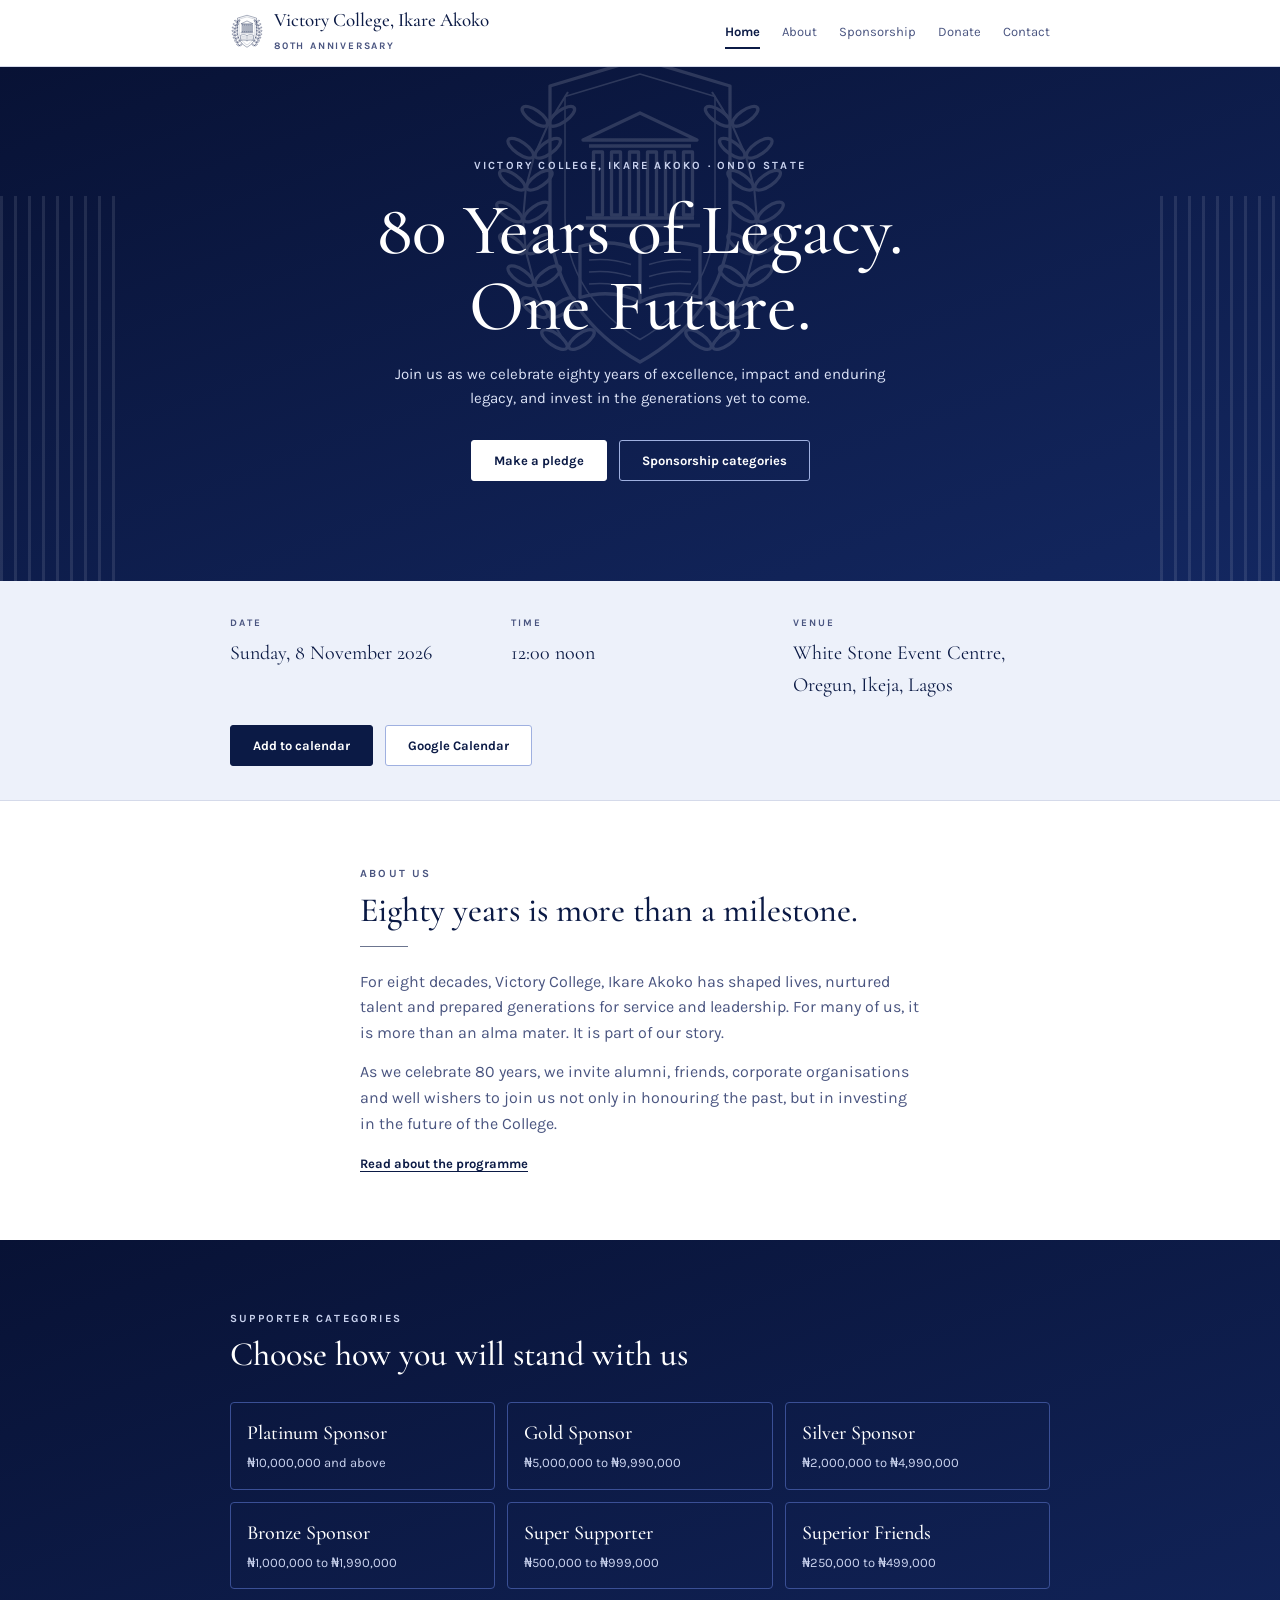
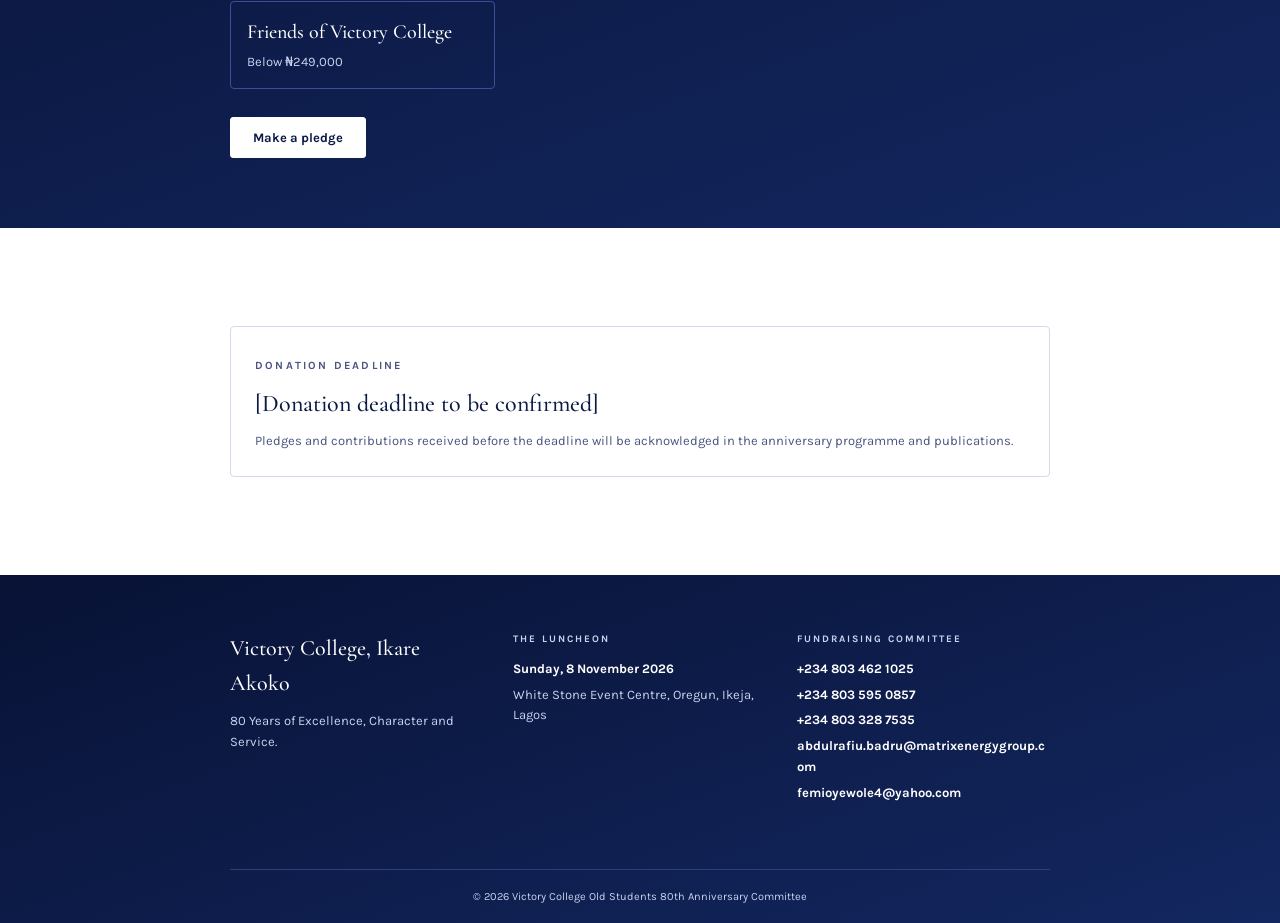
==== index.html @ 9c99797f "Victory College 80th anniversary site" ====
<!doctype html>
<html lang="en">
  <head>
    <meta charset="UTF-8" />
    <meta name="viewport" content="width=device-width, initial-scale=1" />
    <link rel="icon" href="images/logo.svg" />
    <title>Victory College, Ikare Akoko | 80th Anniversary Luncheon</title>
    <link rel="preconnect" href="https://fonts.googleapis.com" />
    <link
      href="https://fonts.googleapis.com/css2?family=Cormorant+Garamond:wght@400;500;600&family=Karla:wght@400;500;700&display=swap"
      rel="stylesheet"
    />
    <link rel="stylesheet" href="css/style.css" />
  </head>
  <body>
    <header>
      <div class="bar">
        <a class="brand" href="index.html" style="color: var(--navy)"
          ><img src="images/logo.svg" alt="Victory College crest" /><span
            ><b>Victory College, Ikare Akoko</b
            ><small>80TH ANNIVERSARY</small></span
          ></a
        >
        <nav id="nav">
          <a href="index.html" class="on">Home</a><a href="about.html">About</a
          ><a href="sponsorship.html">Sponsorship</a
          ><a href="donate.html">Donate</a><a href="contact.html">Contact</a>
        </nav>
      </div>
    </header>

    <main>
      <div class="hero">
        <img class="crest" src="images/logo-white.svg" alt="" /><span
          class="col l"
        ></span
        ><span class="col r"></span>
        <div class="tag">Victory College, Ikare Akoko · Ondo State</div>
        <h1>80 Years of Legacy.<br />One Future.</h1>
        <p>
          Join us as we celebrate eighty years of excellence, impact and
          enduring legacy, and invest in the generations yet to come.
        </p>
        <div class="btns">
          <a class="btn light" href="donate.html">Make a pledge</a
          ><a class="btn ghost" href="sponsorship.html"
            >Sponsorship categories</a
          >
        </div>
      </div>
      <div class="facts">
        <div class="wrap">
          <div>
            <small>DATE</small>
            <p>Sunday, 8 November 2026</p>
          </div>
          <div>
            <small>TIME</small>
            <p>12:00 noon</p>
          </div>
          <div>
            <small>VENUE</small>
            <p>White Stone Event Centre, Oregun, Ikeja, Lagos</p>
          </div>
          <div class="btns">
            <a class="btn" href="#" data-ics>Add to calendar</a
            ><a
              class="btn out"
              data-gcal
              target="_blank"
              rel="noopener"
              href="#"
              >Google Calendar</a
            >
          </div>
        </div>
      </div>
      <section class="blk">
        <div class="wrap">
          <div class="narrow" style="margin: 0 auto">
            <div class="eyebrow">ABOUT US</div>
            <h2 style="margin-top: 8px">
              Eighty years is more than a milestone.
            </h2>
            <div class="rule"></div>
            <div class="copy">
              <p>
                For eight decades, Victory College, Ikare Akoko has shaped
                lives, nurtured talent and prepared generations for service and
                leadership. For many of us, it is more than an alma mater. It is
                part of our story.
              </p>
              <p>
                As we celebrate 80 years, we invite alumni, friends, corporate
                organisations and well wishers to join us not only in honouring
                the past, but in investing in the future of the College.
              </p>
            </div>
            <a class="link" href="about.html">Read about the programme</a>
          </div>
        </div>
      </section>
      <section class="dark">
        <div class="wrap">
          <div class="eyebrow">SUPPORTER CATEGORIES</div>
          <h2 style="margin-top: 8px">Choose how you will stand with us</h2>
          <div class="cats" data-cats></div>
          <div
            class="btns"
            style="justify-content: flex-start; margin-top: 28px"
          >
            <a class="btn light" href="donate.html">Make a pledge</a>
          </div>
        </div>
      </section>
      <section class="blk">
        <div class="wrap">
          <div class="deadline">
            <span class="eyebrow">DONATION DEADLINE</span>
            <h3>[Donation deadline to be confirmed]</h3>
            <p>
              Pledges and contributions received before the deadline will be
              acknowledged in the anniversary programme and publications.
            </p>
          </div>
        </div>
      </section>
    </main>

    <footer>
      <div class="wrap">
        <div>
          <h4>Victory College, Ikare Akoko</h4>
          <p>80 Years of Excellence, Character and Service.</p>
        </div>
        <div>
          <small>THE LUNCHEON</small
          ><a style="font-weight: 700">Sunday, 8 November 2026</a>
          <p>White Stone Event Centre, Oregun, Ikeja, Lagos</p>
        </div>
        <div>
          <small>FUNDRAISING COMMITTEE</small
          ><a href="tel:+2348034621025">+234 803 462 1025</a
          ><a href="tel:+2348035950857">+234 803 595 0857</a
          ><a href="tel:+2348033287535">+234 803 328 7535</a
          ><a href="mailto:abdulrafiu.badru@matrixenergygroup.com"
            >abdulrafiu.badru@matrixenergygroup.com</a
          ><a href="mailto:femioyewole4@yahoo.com">femioyewole4@yahoo.com</a>
        </div>
        <div class="copy">
          © 2026 Victory College Old Students 80th Anniversary Committee
        </div>
      </div>
    </footer>
    <script src="js/main.js"></script>
  </body>
</html>
---- css/style.css ----
:root{--navy:#0b1a45;--navy2:#132760;--navy3:#081235;--white:#fff;--mist:#edf1fa;--line:#d5daea;--ink:#0b1a45;--muted:#4a5580}
*{box-sizing:border-box;margin:0;padding:0}
html{scroll-behavior:smooth}
body{font-family:'Karla',sans-serif;color:var(--ink);background:var(--white);line-height:1.6}
h1,h2,h3,.serif{font-family:'Cormorant Garamond',serif;font-weight:500;color:var(--navy)}
a{color:inherit}
.wrap{max-width:860px;margin:0 auto;padding:0 20px}
/* header */
header{position:sticky;top:0;z-index:20;background:var(--white);border-bottom:1px solid var(--line)}
.bar{max-width:860px;margin:0 auto;padding:10px 20px;display:flex;justify-content:space-between;align-items:center;gap:16px;flex-wrap:wrap}
.brand{display:flex;align-items:center;gap:10px;text-decoration:none}
.brand svg{width:34px;height:38px}
.brand b{display:block;font-family:'Cormorant Garamond',serif;font-weight:500;font-size:19px;line-height:1.1;color:var(--navy)}
.brand small{font-size:10px;letter-spacing:.18em;color:var(--muted);font-weight:700}
nav{display:flex;gap:22px}
nav a{font-size:13px;color:var(--muted);text-decoration:none;padding:4px 0;border-bottom:2px solid transparent}
nav a.on{color:var(--navy);font-weight:700;border-color:var(--navy)}
/* hero */
.hero{position:relative;background:linear-gradient(160deg,var(--navy3),var(--navy2));color:var(--white);text-align:center;padding:90px 20px 100px;overflow:hidden}
.hero .crest{position:absolute;left:50%;top:-20px;transform:translateX(-50%);width:300px;opacity:.14}
.hero .col{position:absolute;bottom:0;width:120px;height:75%;opacity:.1;background:repeating-linear-gradient(90deg,#fff 0 3px,transparent 3px 14px)}
.hero .col.l{left:0}.hero .col.r{right:0}
.hero>*:not(.crest):not(.col){position:relative}
.tag{font-size:11px;letter-spacing:.2em;font-weight:700;color:#c9d2ee;text-transform:uppercase}
.hero h1{color:var(--white);font-size:clamp(44px,8vw,72px);line-height:1.05;margin:18px 0}
.hero p{max-width:520px;margin:0 auto 30px;color:#dbe2f6;font-size:15px}
.btns{display:flex;gap:12px;justify-content:center;flex-wrap:wrap}
.btn{display:inline-block;padding:12px 22px;border-radius:3px;font:700 13px 'Karla',sans-serif;text-decoration:none;cursor:pointer;border:1px solid var(--navy);background:var(--navy);color:var(--white)}
.btn.light{background:var(--white);color:var(--navy);border-color:var(--white)}
.btn.ghost{background:transparent;color:var(--white);border-color:#9fb0e0}
.btn.out{background:var(--white);color:var(--navy);border-color:#9fb0e0}
.btn:focus-visible,input:focus-visible,textarea:focus-visible,select:focus-visible{outline:3px solid #6f86d6;outline-offset:2px}
.facts{background:var(--mist);border-bottom:1px solid var(--line);padding:34px 0}
.facts .wrap{display:grid;grid-template-columns:repeat(3,1fr);gap:24px}
.facts small{display:block;font-size:10px;letter-spacing:.2em;font-weight:700;color:var(--muted);margin-bottom:6px}
.facts p{font-family:'Cormorant Garamond',serif;font-size:20px;color:var(--navy)}
.facts .btns{grid-column:1/-1;justify-content:flex-start}
/* sections */
section.blk{padding:64px 0}
section.alt{background:var(--mist)}
.rule{width:48px;height:1px;background:var(--navy);margin:14px 0 22px;opacity:.6}
h2{font-size:34px;line-height:1.2}
.eyebrow{font-size:11px;letter-spacing:.2em;font-weight:700;color:var(--muted)}
.copy p{color:var(--muted);margin-bottom:14px}
.narrow{max-width:560px}
.link{font-weight:700;font-size:13px;border-bottom:1px solid var(--navy);text-decoration:none;color:var(--navy)}
.dark{background:linear-gradient(160deg,var(--navy3),var(--navy2));color:var(--white);padding:70px 0}
.dark h2{color:var(--white)}
.dark .eyebrow{color:#c9d2ee}
.cats{display:grid;grid-template-columns:repeat(auto-fit,minmax(230px,1fr));gap:12px;margin-top:26px}
.cats div{border:1px solid #3a4f95;padding:14px 16px;border-radius:4px}
.cats b{font-family:'Cormorant Garamond',serif;font-size:20px;font-weight:500;display:block}
.cats span{font-size:13px;color:#c9d2ee}
/* page hero */
.phero{background:linear-gradient(160deg,var(--navy3),var(--navy2));color:var(--white);padding:60px 0 56px}
.phero h1{color:var(--white);font-size:clamp(32px,5vw,46px);margin:12px 0}
.phero p{color:#dbe2f6;max-width:520px;font-weight:500}
.phero .eyebrow{color:#c9d2ee}
ul.dots{margin-left:18px;color:var(--muted)}
ul.dots li{margin-bottom:8px}
.cards{display:grid;grid-template-columns:repeat(auto-fit,minmax(200px,1fr));gap:14px}
.card{background:var(--white);border:1px solid var(--line);border-radius:4px;padding:20px;font-size:14px;color:var(--navy)}
.note{font-size:13px;color:var(--muted);margin-top:18px}
.cards2{display:grid;grid-template-columns:1fr 1fr;gap:12px}
.cards2 .card{padding:16px;color:var(--muted);font-size:13px}
.table{border:1px solid var(--line);border-radius:4px;overflow:hidden}
.table div{display:flex;justify-content:space-between;gap:12px;padding:16px 18px;font-size:13px;color:var(--muted)}
.table div:nth-child(even){background:var(--mist)}
.table b{font-family:'Cormorant Garamond',serif;font-size:19px;font-weight:500;color:var(--navy)}
.pills{display:flex;flex-wrap:wrap;gap:10px}
.pills span{border:1px solid #b9c3e3;border-radius:99px;padding:6px 14px;font-size:13px;color:var(--navy);background:var(--white)}
.deadline{background:var(--white);border:1px solid var(--line);border-radius:4px;padding:24px;margin:34px 0}
.deadline h3{font-size:24px;margin:8px 0}
.deadline p{font-size:13px;color:var(--muted)}
/* form */
.step{font-size:11px;letter-spacing:.2em;font-weight:700;color:var(--navy)}
.fh{font-size:28px;margin:4px 0 6px}
.hint{font-size:13px;color:var(--muted);margin-bottom:14px}
.grp{font-size:12px;font-weight:700;letter-spacing:.08em;text-transform:uppercase;color:var(--muted);margin:22px 0 10px}
.opts{display:grid;grid-template-columns:1fr 1fr;gap:10px}
.opts.three{grid-template-columns:repeat(3,1fr)}
.opt{position:relative;display:flex;justify-content:space-between;align-items:center;border:1px solid var(--line);border-radius:4px;padding:11px 14px;font-size:13px;font-weight:700;cursor:pointer;background:var(--white)}
.opt small{display:block;font-weight:400;font-size:11px;color:var(--muted)}
.opt i{width:14px;height:14px;border:1px solid #9aa6cf;border-radius:50%;flex:none}
.opt input{position:absolute;opacity:0}
.opt:has(input:checked){border-color:var(--navy);background:var(--mist)}
.opt:has(input:checked) i{background:var(--navy);box-shadow:inset 0 0 0 3px #fff}
.opt:has(input:focus-visible){outline:3px solid #6f86d6}
.opt.full{grid-column:1/-1}
label.f{display:block;font-size:12px;color:var(--muted);margin-bottom:5px}
input[type=text],input[type=tel],input[type=email],textarea{width:100%;border:1px solid var(--line);border-radius:3px;padding:11px 12px;font:14px 'Karla',sans-serif;color:var(--navy)}
textarea{min-height:90px}
.two{display:grid;grid-template-columns:1fr 1fr;gap:14px;margin-bottom:14px}
.fs{margin-top:44px}
.bank{border:1px solid #a9b4dc;border-radius:4px;padding:20px;margin:14px 0}
.bank .eyebrow{display:block;margin-bottom:8px}
.bank h3{font-size:22px}
.bank p{font-size:13px}
.bank strong{display:block;font-size:17px;margin:4px 0 12px;color:var(--navy)}
.dl{background:var(--mist);padding:13px 16px;border-radius:3px;font-size:13px;margin-bottom:14px}
.proof{border:1px solid var(--line);border-radius:4px;padding:18px;font-size:13px;color:var(--muted)}
.proof b{color:var(--navy);display:block;margin-bottom:6px}
.submit{margin-top:34px;padding-top:26px;border-top:1px solid var(--line)}
.submit .btn{padding:14px 26px;font-size:14px}
.submit .btn[disabled]{opacity:.55;cursor:wait}
#msg{margin-top:14px;padding:14px 16px;border-radius:3px;font-size:14px;display:none}
#msg.ok{display:block;background:var(--mist);border:1px solid var(--navy);color:var(--navy)}
#msg.bad{display:block;background:#fff;border:1px solid var(--navy);color:var(--navy);font-weight:700}
.talk{border:1px solid var(--line);border-radius:4px;padding:24px;margin-top:44px}
.talk h3{font-size:24px;margin-bottom:12px}
.talk p{font-size:14px;margin-bottom:6px}
/* contact */
.cgrid{display:grid;grid-template-columns:1fr 1fr;gap:16px}
.cbox{border:1px solid var(--line);border-radius:4px;padding:20px}
.cbox small{font-size:10px;letter-spacing:.2em;font-weight:700;color:var(--muted);display:block;margin-bottom:12px}
.cbox p{font-family:'Cormorant Garamond',serif;font-size:20px;color:var(--navy);margin-bottom:6px}
.cbox a{font-size:14px;display:block;margin-bottom:6px;color:var(--navy);text-decoration:none;word-break:break-all}
.cbox.wide{grid-column:1/-1;background:var(--mist)}
/* footer */
footer{background:linear-gradient(160deg,var(--navy3),var(--navy2));color:var(--white);padding:56px 0 0;font-size:13px}
footer .wrap{display:grid;grid-template-columns:repeat(3,1fr);gap:30px;max-width:860px}
footer h4{font-family:'Cormorant Garamond',serif;font-weight:500;font-size:22px;margin-bottom:10px}
footer small{display:block;font-size:10px;letter-spacing:.2em;font-weight:700;color:#c9d2ee;margin-bottom:12px}
footer p{color:#c9d2ee;margin-bottom:5px}
footer a{display:block;font-weight:700;margin-bottom:5px;text-decoration:none;word-break:break-all}
footer .copy{grid-column:1/-1;border-top:1px solid #2b3f80;margin-top:30px;padding:18px 0;text-align:center;font-size:11px;color:#c9d2ee}
.page{display:none}.page.show{display:block}
@media(max-width:640px){.facts .wrap,footer .wrap,.cgrid,.opts,.opts.three,.two,.cards2{grid-template-columns:1fr}nav{gap:14px;flex-wrap:wrap}.hero{padding:70px 20px}}
@media(prefers-reduced-motion:reduce){html{scroll-behavior:auto}}
.brand img{width:34px;height:38px}
.hero .crest{filter:none}
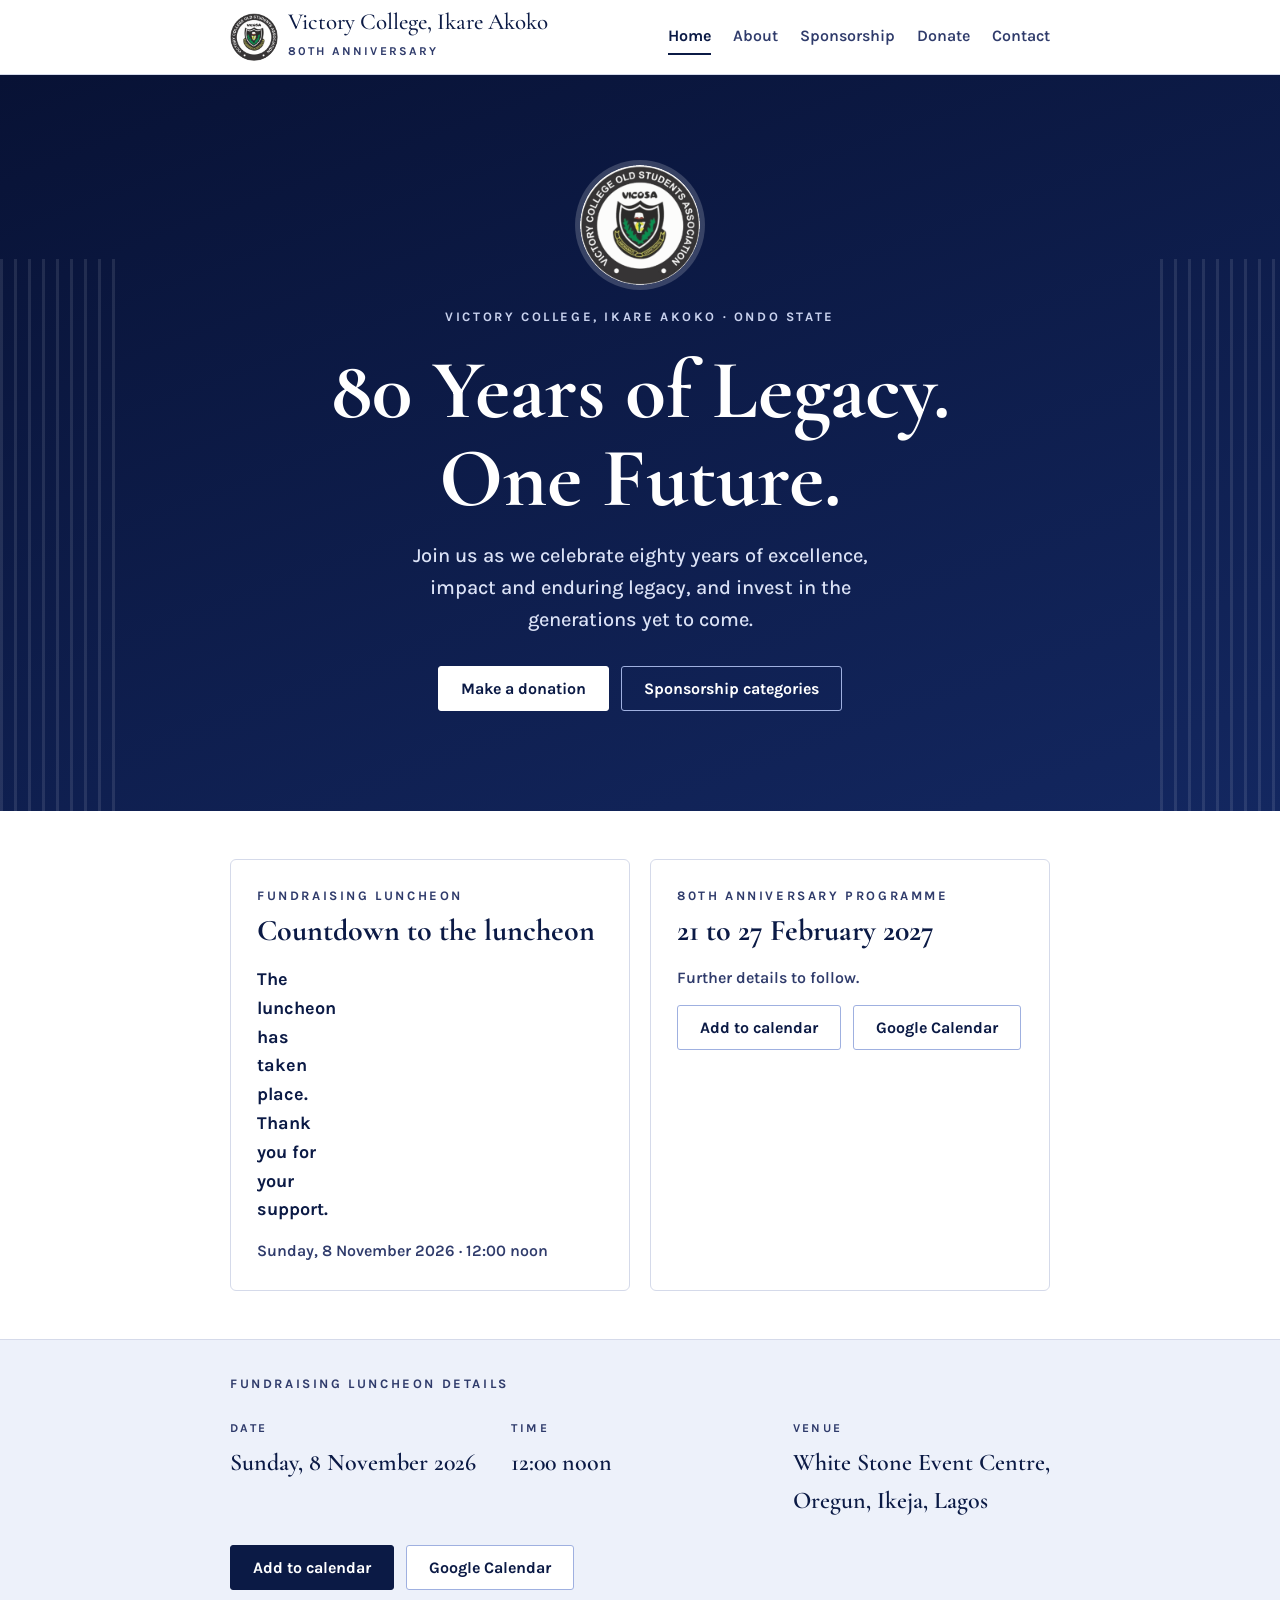
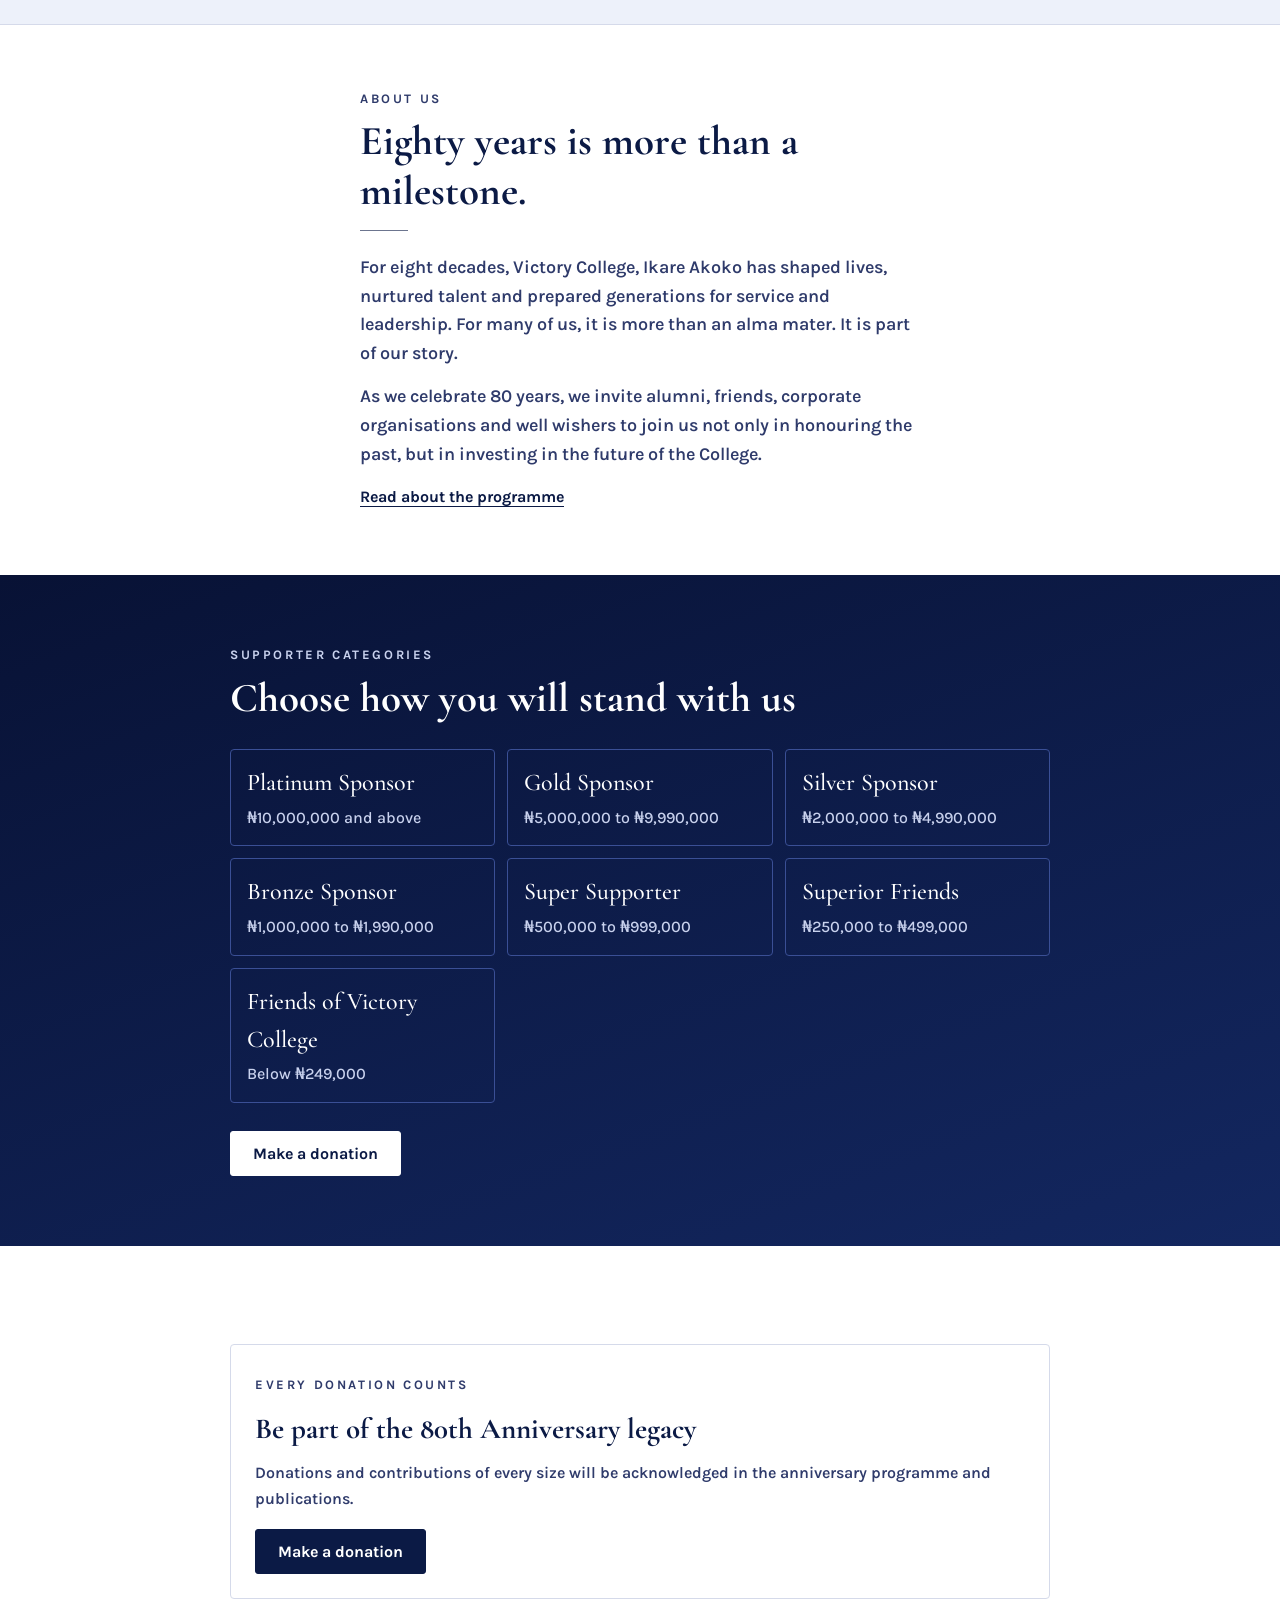
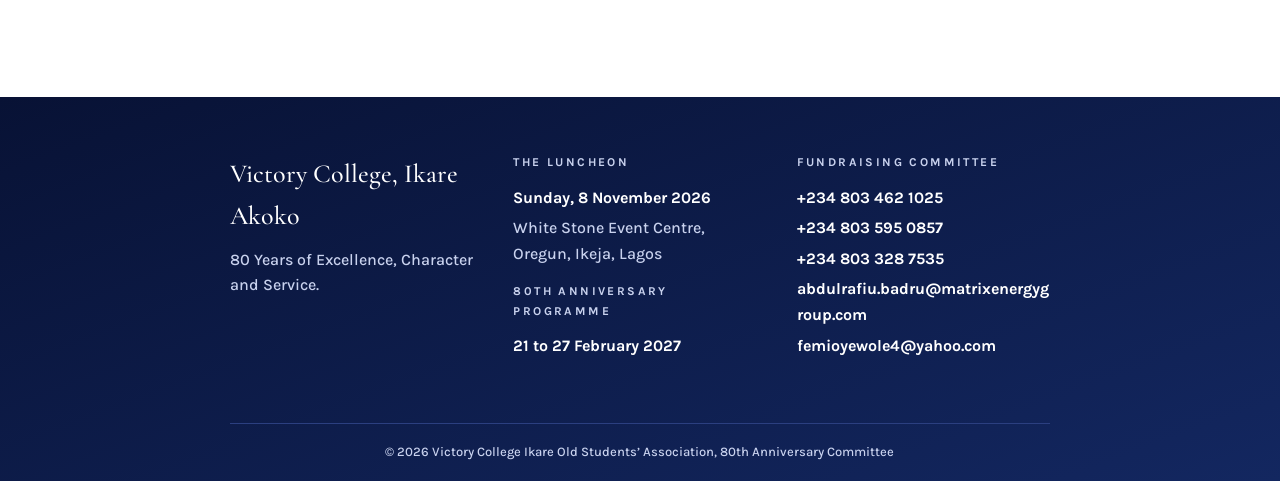
==== commit 72bbf592: "update" ====
--- a/index.html
+++ b/index.html
@@ -3,11 +3,14 @@
   <head>
     <meta charset="UTF-8" />
     <meta name="viewport" content="width=device-width, initial-scale=1" />
-    <link rel="icon" href="images/logo.svg" />
+    <link
+      rel="icon"
+      href="[data-uri]"
+    />
     <title>Victory College, Ikare Akoko | 80th Anniversary Luncheon</title>
     <link rel="preconnect" href="https://fonts.googleapis.com" />
     <link
-      href="https://fonts.googleapis.com/css2?family=Cormorant+Garamond:wght@400;500;600&family=Karla:wght@400;500;700&display=swap"
+      href="https://fonts.googleapis.com/css2?family=Cormorant+Garamond:wght@500;600;700&family=Karla:wght@400;500;600;700&display=swap"
       rel="stylesheet"
     />
     <link rel="stylesheet" href="css/style.css" />
@@ -16,11 +19,21 @@
     <header>
       <div class="bar">
         <a class="brand" href="index.html" style="color: var(--navy)"
-          ><img src="images/logo.svg" alt="Victory College crest" /><span
+          ><img src="images/logo.png" alt="Victory College crest" /><span
             ><b>Victory College, Ikare Akoko</b
             ><small>80TH ANNIVERSARY</small></span
           ></a
         >
+        <button
+          class="menu"
+          id="menuBtn"
+          type="button"
+          aria-label="Open menu"
+          aria-expanded="false"
+          aria-controls="nav"
+        >
+          <span></span><span></span><span></span>
+        </button>
         <nav id="nav">
           <a href="index.html" class="on">Home</a><a href="about.html">About</a
           ><a href="sponsorship.html">Sponsorship</a
@@ -31,10 +44,11 @@
 
     <main>
       <div class="hero">
-        <img class="crest" src="images/logo-white.svg" alt="" /><span
-          class="col l"
-        ></span
-        ><span class="col r"></span>
+        <img
+          class="badge"
+          src="images/logo.png"
+          alt="Victory College Ikare Old Students Association crest"
+        /><span class="col l"></span><span class="col r"></span>
         <div class="tag">Victory College, Ikare Akoko · Ondo State</div>
         <h1>80 Years of Legacy.<br />One Future.</h1>
         <p>
@@ -42,14 +56,47 @@
           enduring legacy, and invest in the generations yet to come.
         </p>
         <div class="btns">
-          <a class="btn light" href="donate.html">Make a pledge</a
+          <a class="btn light" href="donate.html">Make a donation</a
           ><a class="btn ghost" href="sponsorship.html"
             >Sponsorship categories</a
           >
         </div>
       </div>
+      <section class="cds">
+        <div class="wrap">
+          <div class="cdcard">
+            <div class="eyebrow">FUNDRAISING LUNCHEON</div>
+            <h3>Countdown to the luncheon</h3>
+            <div class="cd" data-cd="lunch"></div>
+            <p class="cdnote">Sunday, 8 November 2026 · 12:00 noon</p>
+          </div>
+          <div class="cdcard">
+            <div class="eyebrow">80TH ANNIVERSARY PROGRAMME</div>
+            <h3 data-prog-title>21 to 27 February 2027</h3>
+            <div class="cd" data-cd="prog" hidden></div>
+            <p class="cdnote" data-prog-note>Further details to follow.</p>
+            <div
+              class="btns"
+              style="justify-content: flex-start; margin-top: 14px"
+            >
+              <a class="btn out" href="#" data-prog-ics>Add to calendar</a
+              ><a
+                class="btn out"
+                data-prog-gcal
+                target="_blank"
+                rel="noopener"
+                href="#"
+                >Google Calendar</a
+              >
+            </div>
+          </div>
+        </div>
+      </section>
       <div class="facts">
         <div class="wrap">
+          <div class="eyebrow" style="grid-column: 1/-1">
+            FUNDRAISING LUNCHEON DETAILS
+          </div>
           <div>
             <small>DATE</small>
             <p>Sunday, 8 November 2026</p>
@@ -109,19 +156,25 @@
             class="btns"
             style="justify-content: flex-start; margin-top: 28px"
           >
-            <a class="btn light" href="donate.html">Make a pledge</a>
+            <a class="btn light" href="donate.html">Make a donation</a>
           </div>
         </div>
       </section>
       <section class="blk">
         <div class="wrap">
-          <div class="deadline">
-            <span class="eyebrow">DONATION DEADLINE</span>
-            <h3>[Donation deadline to be confirmed]</h3>
+          <div class="callout">
+            <span class="eyebrow">EVERY DONATION COUNTS</span>
+            <h3>Be part of the 80th Anniversary legacy</h3>
             <p>
-              Pledges and contributions received before the deadline will be
-              acknowledged in the anniversary programme and publications.
+              Donations and contributions of every size will be acknowledged in
+              the anniversary programme and publications.
             </p>
+            <div
+              class="btns"
+              style="justify-content: flex-start; margin-top: 18px"
+            >
+              <a class="btn" href="donate.html">Make a donation</a>
+            </div>
           </div>
         </div>
       </section>
@@ -137,6 +190,8 @@
           <small>THE LUNCHEON</small
           ><a style="font-weight: 700">Sunday, 8 November 2026</a>
           <p>White Stone Event Centre, Oregun, Ikeja, Lagos</p>
+          <small style="margin-top: 16px">80TH ANNIVERSARY PROGRAMME</small
+          ><a style="font-weight: 700">21 to 27 February 2027</a>
         </div>
         <div>
           <small>FUNDRAISING COMMITTEE</small
@@ -148,7 +203,8 @@
           ><a href="mailto:femioyewole4@yahoo.com">femioyewole4@yahoo.com</a>
         </div>
         <div class="copy">
-          © 2026 Victory College Old Students 80th Anniversary Committee
+          © 2026 Victory College Ikare Old Students’ Association, 80th
+          Anniversary Committee
         </div>
       </div>
     </footer>
--- a/css/style.css
+++ b/css/style.css
@@ -1,131 +1,1115 @@
-:root{--navy:#0b1a45;--navy2:#132760;--navy3:#081235;--white:#fff;--mist:#edf1fa;--line:#d5daea;--ink:#0b1a45;--muted:#4a5580}
-*{box-sizing:border-box;margin:0;padding:0}
-html{scroll-behavior:smooth}
-body{font-family:'Karla',sans-serif;color:var(--ink);background:var(--white);line-height:1.6}
-h1,h2,h3,.serif{font-family:'Cormorant Garamond',serif;font-weight:500;color:var(--navy)}
-a{color:inherit}
-.wrap{max-width:860px;margin:0 auto;padding:0 20px}
+:root {
+  --navy: #0b1a45;
+  --navy2: #132760;
+  --navy3: #081235;
+  --white: #fff;
+  --mist: #edf1fa;
+  --line: #d5daea;
+  --ink: #0b1a45;
+  --muted: #2f3b6b;
+}
+* {
+  box-sizing: border-box;
+  margin: 0;
+  padding: 0;
+}
+html {
+  scroll-behavior: smooth;
+}
+body {
+  font-family: "Karla", sans-serif;
+  color: var(--ink);
+  background: var(--white);
+  line-height: 1.6;
+}
+h1,
+h2,
+h3,
+.serif {
+  font-family: "Cormorant Garamond", serif;
+  font-weight: 500;
+  color: var(--navy);
+}
+a {
+  color: inherit;
+}
+.wrap {
+  max-width: 860px;
+  margin: 0 auto;
+  padding: 0 20px;
+}
 /* header */
-header{position:sticky;top:0;z-index:20;background:var(--white);border-bottom:1px solid var(--line)}
-.bar{max-width:860px;margin:0 auto;padding:10px 20px;display:flex;justify-content:space-between;align-items:center;gap:16px;flex-wrap:wrap}
-.brand{display:flex;align-items:center;gap:10px;text-decoration:none}
-.brand svg{width:34px;height:38px}
-.brand b{display:block;font-family:'Cormorant Garamond',serif;font-weight:500;font-size:19px;line-height:1.1;color:var(--navy)}
-.brand small{font-size:10px;letter-spacing:.18em;color:var(--muted);font-weight:700}
-nav{display:flex;gap:22px}
-nav a{font-size:13px;color:var(--muted);text-decoration:none;padding:4px 0;border-bottom:2px solid transparent}
-nav a.on{color:var(--navy);font-weight:700;border-color:var(--navy)}
+header {
+  position: sticky;
+  top: 0;
+  z-index: 20;
+  background: var(--white);
+  border-bottom: 1px solid var(--line);
+}
+.bar {
+  max-width: 860px;
+  margin: 0 auto;
+  padding: 10px 20px;
+  display: flex;
+  justify-content: space-between;
+  align-items: center;
+  gap: 16px;
+  flex-wrap: wrap;
+}
+.brand {
+  display: flex;
+  align-items: center;
+  gap: 10px;
+  text-decoration: none;
+}
+.brand svg {
+  width: 34px;
+  height: 38px;
+}
+.brand b {
+  display: block;
+  font-family: "Cormorant Garamond", serif;
+  font-weight: 500;
+  font-size: 23px;
+  line-height: 1.1;
+  color: var(--navy);
+}
+.brand small {
+  font-size: 12px;
+  letter-spacing: 0.18em;
+  color: var(--muted);
+  font-weight: 700;
+}
+nav {
+  display: flex;
+  gap: 22px;
+}
+nav a {
+  font-size: 16px;
+  color: var(--muted);
+  text-decoration: none;
+  padding: 4px 0;
+  border-bottom: 2px solid transparent;
+}
+nav a.on {
+  color: var(--navy);
+  font-weight: 700;
+  border-color: var(--navy);
+}
 /* hero */
-.hero{position:relative;background:linear-gradient(160deg,var(--navy3),var(--navy2));color:var(--white);text-align:center;padding:90px 20px 100px;overflow:hidden}
-.hero .crest{position:absolute;left:50%;top:-20px;transform:translateX(-50%);width:300px;opacity:.14}
-.hero .col{position:absolute;bottom:0;width:120px;height:75%;opacity:.1;background:repeating-linear-gradient(90deg,#fff 0 3px,transparent 3px 14px)}
-.hero .col.l{left:0}.hero .col.r{right:0}
-.hero>*:not(.crest):not(.col){position:relative}
-.tag{font-size:11px;letter-spacing:.2em;font-weight:700;color:#c9d2ee;text-transform:uppercase}
-.hero h1{color:var(--white);font-size:clamp(44px,8vw,72px);line-height:1.05;margin:18px 0}
-.hero p{max-width:520px;margin:0 auto 30px;color:#dbe2f6;font-size:15px}
-.btns{display:flex;gap:12px;justify-content:center;flex-wrap:wrap}
-.btn{display:inline-block;padding:12px 22px;border-radius:3px;font:700 13px 'Karla',sans-serif;text-decoration:none;cursor:pointer;border:1px solid var(--navy);background:var(--navy);color:var(--white)}
-.btn.light{background:var(--white);color:var(--navy);border-color:var(--white)}
-.btn.ghost{background:transparent;color:var(--white);border-color:#9fb0e0}
-.btn.out{background:var(--white);color:var(--navy);border-color:#9fb0e0}
-.btn:focus-visible,input:focus-visible,textarea:focus-visible,select:focus-visible{outline:3px solid #6f86d6;outline-offset:2px}
-.facts{background:var(--mist);border-bottom:1px solid var(--line);padding:34px 0}
-.facts .wrap{display:grid;grid-template-columns:repeat(3,1fr);gap:24px}
-.facts small{display:block;font-size:10px;letter-spacing:.2em;font-weight:700;color:var(--muted);margin-bottom:6px}
-.facts p{font-family:'Cormorant Garamond',serif;font-size:20px;color:var(--navy)}
-.facts .btns{grid-column:1/-1;justify-content:flex-start}
+.hero {
+  position: relative;
+  background: linear-gradient(160deg, var(--navy3), var(--navy2));
+  color: var(--white);
+  text-align: center;
+  padding: 90px 20px 100px;
+  overflow: hidden;
+}
+.hero .crest {
+  position: absolute;
+  left: 50%;
+  top: -20px;
+  transform: translateX(-50%);
+  width: 300px;
+  opacity: 0.14;
+}
+.hero .col {
+  position: absolute;
+  bottom: 0;
+  width: 120px;
+  height: 75%;
+  opacity: 0.1;
+  background: repeating-linear-gradient(
+    90deg,
+    #fff 0 3px,
+    transparent 3px 14px
+  );
+}
+.hero .col.l {
+  left: 0;
+}
+.hero .col.r {
+  right: 0;
+}
+.hero > *:not(.crest):not(.col) {
+  position: relative;
+}
+.tag {
+  font-size: 13px;
+  letter-spacing: 0.2em;
+  font-weight: 700;
+  color: #c9d2ee;
+  text-transform: uppercase;
+}
+.hero h1 {
+  color: var(--white);
+  font-size: clamp(50px, 8vw, 84px);
+  line-height: 1.05;
+  margin: 18px 0;
+}
+.hero p {
+  max-width: 520px;
+  margin: 0 auto 30px;
+  color: #dbe2f6;
+  font-size: 18px;
+}
+.btns {
+  display: flex;
+  gap: 12px;
+  justify-content: center;
+  flex-wrap: wrap;
+}
+.btn {
+  display: inline-block;
+  padding: 12px 22px;
+  border-radius: 3px;
+  font:
+    700 16px "Karla",
+    sans-serif;
+  text-decoration: none;
+  cursor: pointer;
+  border: 1px solid var(--navy);
+  background: var(--navy);
+  color: var(--white);
+}
+.btn.light {
+  background: var(--white);
+  color: var(--navy);
+  border-color: var(--white);
+}
+.btn.ghost {
+  background: transparent;
+  color: var(--white);
+  border-color: #9fb0e0;
+}
+.btn.out {
+  background: var(--white);
+  color: var(--navy);
+  border-color: #9fb0e0;
+}
+.btn:focus-visible,
+input:focus-visible,
+textarea:focus-visible,
+select:focus-visible {
+  outline: 3px solid #6f86d6;
+  outline-offset: 2px;
+}
+.facts {
+  background: var(--mist);
+  border-bottom: 1px solid var(--line);
+  padding: 34px 0;
+}
+.facts .wrap {
+  display: grid;
+  grid-template-columns: repeat(3, 1fr);
+  gap: 24px;
+}
+.facts small {
+  display: block;
+  font-size: 12px;
+  letter-spacing: 0.2em;
+  font-weight: 700;
+  color: var(--muted);
+  margin-bottom: 6px;
+}
+.facts p {
+  font-family: "Cormorant Garamond", serif;
+  font-size: 24px;
+  color: var(--navy);
+}
+.facts .btns {
+  grid-column: 1/-1;
+  justify-content: flex-start;
+}
 /* sections */
-section.blk{padding:64px 0}
-section.alt{background:var(--mist)}
-.rule{width:48px;height:1px;background:var(--navy);margin:14px 0 22px;opacity:.6}
-h2{font-size:34px;line-height:1.2}
-.eyebrow{font-size:11px;letter-spacing:.2em;font-weight:700;color:var(--muted)}
-.copy p{color:var(--muted);margin-bottom:14px}
-.narrow{max-width:560px}
-.link{font-weight:700;font-size:13px;border-bottom:1px solid var(--navy);text-decoration:none;color:var(--navy)}
-.dark{background:linear-gradient(160deg,var(--navy3),var(--navy2));color:var(--white);padding:70px 0}
-.dark h2{color:var(--white)}
-.dark .eyebrow{color:#c9d2ee}
-.cats{display:grid;grid-template-columns:repeat(auto-fit,minmax(230px,1fr));gap:12px;margin-top:26px}
-.cats div{border:1px solid #3a4f95;padding:14px 16px;border-radius:4px}
-.cats b{font-family:'Cormorant Garamond',serif;font-size:20px;font-weight:500;display:block}
-.cats span{font-size:13px;color:#c9d2ee}
+section.blk {
+  padding: 64px 0;
+}
+section.alt {
+  background: var(--mist);
+}
+.rule {
+  width: 48px;
+  height: 1px;
+  background: var(--navy);
+  margin: 14px 0 22px;
+  opacity: 0.6;
+}
+h2 {
+  font-size: 41px;
+  line-height: 1.2;
+}
+.eyebrow {
+  font-size: 13px;
+  letter-spacing: 0.2em;
+  font-weight: 700;
+  color: var(--muted);
+}
+.copy p {
+  color: var(--muted);
+  margin-bottom: 14px;
+}
+.narrow {
+  max-width: 560px;
+}
+.link {
+  font-weight: 700;
+  font-size: 16px;
+  border-bottom: 1px solid var(--navy);
+  text-decoration: none;
+  color: var(--navy);
+}
+.dark {
+  background: linear-gradient(160deg, var(--navy3), var(--navy2));
+  color: var(--white);
+  padding: 70px 0;
+}
+.dark h2 {
+  color: var(--white);
+}
+.dark .eyebrow {
+  color: #c9d2ee;
+}
+.cats {
+  display: grid;
+  grid-template-columns: repeat(auto-fit, minmax(230px, 1fr));
+  gap: 12px;
+  margin-top: 26px;
+}
+.cats div {
+  border: 1px solid #3a4f95;
+  padding: 14px 16px;
+  border-radius: 4px;
+}
+.cats b {
+  font-family: "Cormorant Garamond", serif;
+  font-size: 24px;
+  font-weight: 500;
+  display: block;
+}
+.cats span {
+  font-size: 16px;
+  color: #c9d2ee;
+}
 /* page hero */
-.phero{background:linear-gradient(160deg,var(--navy3),var(--navy2));color:var(--white);padding:60px 0 56px}
-.phero h1{color:var(--white);font-size:clamp(32px,5vw,46px);margin:12px 0}
-.phero p{color:#dbe2f6;max-width:520px;font-weight:500}
-.phero .eyebrow{color:#c9d2ee}
-ul.dots{margin-left:18px;color:var(--muted)}
-ul.dots li{margin-bottom:8px}
-.cards{display:grid;grid-template-columns:repeat(auto-fit,minmax(200px,1fr));gap:14px}
-.card{background:var(--white);border:1px solid var(--line);border-radius:4px;padding:20px;font-size:14px;color:var(--navy)}
-.note{font-size:13px;color:var(--muted);margin-top:18px}
-.cards2{display:grid;grid-template-columns:1fr 1fr;gap:12px}
-.cards2 .card{padding:16px;color:var(--muted);font-size:13px}
-.table{border:1px solid var(--line);border-radius:4px;overflow:hidden}
-.table div{display:flex;justify-content:space-between;gap:12px;padding:16px 18px;font-size:13px;color:var(--muted)}
-.table div:nth-child(even){background:var(--mist)}
-.table b{font-family:'Cormorant Garamond',serif;font-size:19px;font-weight:500;color:var(--navy)}
-.pills{display:flex;flex-wrap:wrap;gap:10px}
-.pills span{border:1px solid #b9c3e3;border-radius:99px;padding:6px 14px;font-size:13px;color:var(--navy);background:var(--white)}
-.deadline{background:var(--white);border:1px solid var(--line);border-radius:4px;padding:24px;margin:34px 0}
-.deadline h3{font-size:24px;margin:8px 0}
-.deadline p{font-size:13px;color:var(--muted)}
+.phero {
+  background: linear-gradient(160deg, var(--navy3), var(--navy2));
+  color: var(--white);
+  padding: 60px 0 56px;
+}
+.phero h1 {
+  color: var(--white);
+  font-size: clamp(38px, 5vw, 54px);
+  margin: 12px 0;
+}
+.phero p {
+  color: #dbe2f6;
+  max-width: 520px;
+  font-weight: 500;
+}
+.phero .eyebrow {
+  color: #c9d2ee;
+}
+ul.dots {
+  margin-left: 18px;
+  color: var(--muted);
+}
+ul.dots li {
+  margin-bottom: 8px;
+}
+.cards {
+  display: grid;
+  grid-template-columns: repeat(auto-fit, minmax(200px, 1fr));
+  gap: 14px;
+}
+.card {
+  background: var(--white);
+  border: 1px solid var(--line);
+  border-radius: 4px;
+  padding: 20px;
+  font-size: 17px;
+  color: var(--navy);
+}
+.note {
+  font-size: 16px;
+  color: var(--muted);
+  margin-top: 18px;
+}
+.cards2 {
+  display: grid;
+  grid-template-columns: 1fr 1fr;
+  gap: 12px;
+}
+.cards2 .card {
+  padding: 16px;
+  color: var(--muted);
+  font-size: 16px;
+}
+.table {
+  border: 1px solid var(--line);
+  border-radius: 4px;
+  overflow: hidden;
+}
+.table div {
+  display: flex;
+  justify-content: space-between;
+  gap: 12px;
+  padding: 16px 18px;
+  font-size: 16px;
+  color: var(--muted);
+}
+.table div:nth-child(even) {
+  background: var(--mist);
+}
+.table b {
+  font-family: "Cormorant Garamond", serif;
+  font-size: 23px;
+  font-weight: 500;
+  color: var(--navy);
+}
+.pills {
+  display: flex;
+  flex-wrap: wrap;
+  gap: 10px;
+}
+.pills span {
+  border: 1px solid #b9c3e3;
+  border-radius: 99px;
+  padding: 6px 14px;
+  font-size: 16px;
+  color: var(--navy);
+  background: var(--white);
+}
+.callout {
+  background: var(--white);
+  border: 1px solid var(--line);
+  border-radius: 4px;
+  padding: 24px;
+  margin: 34px 0;
+}
+.callout h3 {
+  font-size: 29px;
+  margin: 8px 0;
+}
+.callout p {
+  font-size: 16px;
+  color: var(--muted);
+}
 /* form */
-.step{font-size:11px;letter-spacing:.2em;font-weight:700;color:var(--navy)}
-.fh{font-size:28px;margin:4px 0 6px}
-.hint{font-size:13px;color:var(--muted);margin-bottom:14px}
-.grp{font-size:12px;font-weight:700;letter-spacing:.08em;text-transform:uppercase;color:var(--muted);margin:22px 0 10px}
-.opts{display:grid;grid-template-columns:1fr 1fr;gap:10px}
-.opts.three{grid-template-columns:repeat(3,1fr)}
-.opt{position:relative;display:flex;justify-content:space-between;align-items:center;border:1px solid var(--line);border-radius:4px;padding:11px 14px;font-size:13px;font-weight:700;cursor:pointer;background:var(--white)}
-.opt small{display:block;font-weight:400;font-size:11px;color:var(--muted)}
-.opt i{width:14px;height:14px;border:1px solid #9aa6cf;border-radius:50%;flex:none}
-.opt input{position:absolute;opacity:0}
-.opt:has(input:checked){border-color:var(--navy);background:var(--mist)}
-.opt:has(input:checked) i{background:var(--navy);box-shadow:inset 0 0 0 3px #fff}
-.opt:has(input:focus-visible){outline:3px solid #6f86d6}
-.opt.full{grid-column:1/-1}
-label.f{display:block;font-size:12px;color:var(--muted);margin-bottom:5px}
-input[type=text],input[type=tel],input[type=email],textarea{width:100%;border:1px solid var(--line);border-radius:3px;padding:11px 12px;font:14px 'Karla',sans-serif;color:var(--navy)}
-textarea{min-height:90px}
-.two{display:grid;grid-template-columns:1fr 1fr;gap:14px;margin-bottom:14px}
-.fs{margin-top:44px}
-.bank{border:1px solid #a9b4dc;border-radius:4px;padding:20px;margin:14px 0}
-.bank .eyebrow{display:block;margin-bottom:8px}
-.bank h3{font-size:22px}
-.bank p{font-size:13px}
-.bank strong{display:block;font-size:17px;margin:4px 0 12px;color:var(--navy)}
-.dl{background:var(--mist);padding:13px 16px;border-radius:3px;font-size:13px;margin-bottom:14px}
-.proof{border:1px solid var(--line);border-radius:4px;padding:18px;font-size:13px;color:var(--muted)}
-.proof b{color:var(--navy);display:block;margin-bottom:6px}
-.submit{margin-top:34px;padding-top:26px;border-top:1px solid var(--line)}
-.submit .btn{padding:14px 26px;font-size:14px}
-.submit .btn[disabled]{opacity:.55;cursor:wait}
-#msg{margin-top:14px;padding:14px 16px;border-radius:3px;font-size:14px;display:none}
-#msg.ok{display:block;background:var(--mist);border:1px solid var(--navy);color:var(--navy)}
-#msg.bad{display:block;background:#fff;border:1px solid var(--navy);color:var(--navy);font-weight:700}
-.talk{border:1px solid var(--line);border-radius:4px;padding:24px;margin-top:44px}
-.talk h3{font-size:24px;margin-bottom:12px}
-.talk p{font-size:14px;margin-bottom:6px}
+.step {
+  font-size: 13px;
+  letter-spacing: 0.2em;
+  font-weight: 700;
+  color: var(--navy);
+}
+.fh {
+  font-size: 34px;
+  margin: 4px 0 6px;
+}
+.hint {
+  font-size: 16px;
+  color: var(--muted);
+  margin-bottom: 14px;
+}
+.grp {
+  font-size: 14px;
+  font-weight: 700;
+  letter-spacing: 0.08em;
+  text-transform: uppercase;
+  color: var(--muted);
+  margin: 22px 0 10px;
+}
+.opts {
+  display: grid;
+  grid-template-columns: 1fr 1fr;
+  gap: 10px;
+}
+.opts.three {
+  grid-template-columns: repeat(3, 1fr);
+}
+.opt {
+  position: relative;
+  display: flex;
+  justify-content: space-between;
+  align-items: center;
+  border: 1px solid var(--line);
+  border-radius: 4px;
+  padding: 11px 14px;
+  font-size: 16px;
+  font-weight: 700;
+  cursor: pointer;
+  background: var(--white);
+}
+.opt small {
+  display: block;
+  font-weight: 400;
+  font-size: 13px;
+  color: var(--muted);
+}
+.opt i {
+  width: 14px;
+  height: 14px;
+  border: 1px solid #9aa6cf;
+  border-radius: 50%;
+  flex: none;
+}
+.opt input {
+  position: absolute;
+  opacity: 0;
+}
+.opt:has(input:checked) {
+  border-color: var(--navy);
+  background: var(--mist);
+}
+.opt:has(input:checked) i {
+  background: var(--navy);
+  box-shadow: inset 0 0 0 3px #fff;
+}
+.opt:has(input:focus-visible) {
+  outline: 3px solid #6f86d6;
+}
+.opt.full {
+  grid-column: 1/-1;
+}
+label.f {
+  display: block;
+  font-size: 14px;
+  color: var(--muted);
+  margin-bottom: 5px;
+}
+input[type="text"],
+input[type="tel"],
+input[type="email"],
+textarea {
+  width: 100%;
+  border: 1px solid var(--line);
+  border-radius: 3px;
+  padding: 11px 12px;
+  font:
+    17px "Karla",
+    sans-serif;
+  color: var(--navy);
+}
+textarea {
+  min-height: 90px;
+}
+.two {
+  display: grid;
+  grid-template-columns: 1fr 1fr;
+  gap: 14px;
+  margin-bottom: 14px;
+}
+.fs {
+  margin-top: 44px;
+}
+.bank {
+  border: 1px solid #a9b4dc;
+  border-radius: 4px;
+  padding: 20px;
+  margin: 14px 0;
+}
+.bank .eyebrow {
+  display: block;
+  margin-bottom: 8px;
+}
+.bank h3 {
+  font-size: 26px;
+}
+.bank p {
+  font-size: 16px;
+}
+.bank strong {
+  display: block;
+  font-size: 20px;
+  margin: 4px 0 12px;
+  color: var(--navy);
+}
+.dl {
+  background: var(--mist);
+  padding: 13px 16px;
+  border-radius: 3px;
+  font-size: 16px;
+  margin-bottom: 14px;
+}
+.proof {
+  border: 1px solid var(--line);
+  border-radius: 4px;
+  padding: 18px;
+  font-size: 16px;
+  color: var(--muted);
+}
+.proof b {
+  color: var(--navy);
+  display: block;
+  margin-bottom: 6px;
+}
+.submit {
+  margin-top: 34px;
+  padding-top: 26px;
+  border-top: 1px solid var(--line);
+}
+.submit .btn {
+  padding: 14px 26px;
+  font-size: 17px;
+}
+.submit .btn[disabled] {
+  opacity: 0.55;
+  cursor: wait;
+}
+#msg {
+  margin-top: 14px;
+  padding: 14px 16px;
+  border-radius: 3px;
+  font-size: 17px;
+  display: none;
+}
+#msg.ok {
+  display: block;
+  background: var(--mist);
+  border: 1px solid var(--navy);
+  color: var(--navy);
+}
+#msg.bad {
+  display: block;
+  background: #fff;
+  border: 1px solid var(--navy);
+  color: var(--navy);
+  font-weight: 700;
+}
+.talk {
+  border: 1px solid var(--line);
+  border-radius: 4px;
+  padding: 24px;
+  margin-top: 44px;
+}
+.talk h3 {
+  font-size: 29px;
+  margin-bottom: 12px;
+}
+.talk p {
+  font-size: 17px;
+  margin-bottom: 6px;
+}
 /* contact */
-.cgrid{display:grid;grid-template-columns:1fr 1fr;gap:16px}
-.cbox{border:1px solid var(--line);border-radius:4px;padding:20px}
-.cbox small{font-size:10px;letter-spacing:.2em;font-weight:700;color:var(--muted);display:block;margin-bottom:12px}
-.cbox p{font-family:'Cormorant Garamond',serif;font-size:20px;color:var(--navy);margin-bottom:6px}
-.cbox a{font-size:14px;display:block;margin-bottom:6px;color:var(--navy);text-decoration:none;word-break:break-all}
-.cbox.wide{grid-column:1/-1;background:var(--mist)}
+.cgrid {
+  display: grid;
+  grid-template-columns: 1fr 1fr;
+  gap: 16px;
+}
+.cbox {
+  border: 1px solid var(--line);
+  border-radius: 4px;
+  padding: 20px;
+}
+.cbox small {
+  font-size: 12px;
+  letter-spacing: 0.2em;
+  font-weight: 700;
+  color: var(--muted);
+  display: block;
+  margin-bottom: 12px;
+}
+.cbox p {
+  font-family: "Cormorant Garamond", serif;
+  font-size: 24px;
+  color: var(--navy);
+  margin-bottom: 6px;
+}
+.cbox a {
+  font-size: 17px;
+  display: block;
+  margin-bottom: 6px;
+  color: var(--navy);
+  text-decoration: none;
+  word-break: break-all;
+}
+.cbox.wide {
+  grid-column: 1/-1;
+  background: var(--mist);
+}
 /* footer */
-footer{background:linear-gradient(160deg,var(--navy3),var(--navy2));color:var(--white);padding:56px 0 0;font-size:13px}
-footer .wrap{display:grid;grid-template-columns:repeat(3,1fr);gap:30px;max-width:860px}
-footer h4{font-family:'Cormorant Garamond',serif;font-weight:500;font-size:22px;margin-bottom:10px}
-footer small{display:block;font-size:10px;letter-spacing:.2em;font-weight:700;color:#c9d2ee;margin-bottom:12px}
-footer p{color:#c9d2ee;margin-bottom:5px}
-footer a{display:block;font-weight:700;margin-bottom:5px;text-decoration:none;word-break:break-all}
-footer .copy{grid-column:1/-1;border-top:1px solid #2b3f80;margin-top:30px;padding:18px 0;text-align:center;font-size:11px;color:#c9d2ee}
-.page{display:none}.page.show{display:block}
-@media(max-width:640px){.facts .wrap,footer .wrap,.cgrid,.opts,.opts.three,.two,.cards2{grid-template-columns:1fr}nav{gap:14px;flex-wrap:wrap}.hero{padding:70px 20px}}
-@media(prefers-reduced-motion:reduce){html{scroll-behavior:auto}}
-.brand img{width:34px;height:38px}
-.hero .crest{filter:none}
+footer {
+  background: linear-gradient(160deg, var(--navy3), var(--navy2));
+  color: var(--white);
+  padding: 56px 0 0;
+  font-size: 16px;
+}
+footer .wrap {
+  display: grid;
+  grid-template-columns: repeat(3, 1fr);
+  gap: 30px;
+  max-width: 860px;
+}
+footer h4 {
+  font-family: "Cormorant Garamond", serif;
+  font-weight: 500;
+  font-size: 26px;
+  margin-bottom: 10px;
+}
+footer small {
+  display: block;
+  font-size: 12px;
+  letter-spacing: 0.2em;
+  font-weight: 700;
+  color: #c9d2ee;
+  margin-bottom: 12px;
+}
+footer p {
+  color: #c9d2ee;
+  margin-bottom: 5px;
+}
+footer a {
+  display: block;
+  font-weight: 700;
+  margin-bottom: 5px;
+  text-decoration: none;
+  word-break: break-all;
+}
+footer .copy {
+  grid-column: 1/-1;
+  border-top: 1px solid #2b3f80;
+  margin-top: 30px;
+  padding: 18px 0;
+  text-align: center;
+  font-size: 13px;
+  color: #c9d2ee;
+}
+.page {
+  display: none;
+}
+.page.show {
+  display: block;
+}
+@media (max-width: 640px) {
+  .facts .wrap,
+  footer .wrap,
+  .cgrid,
+  .opts,
+  .opts.three,
+  .two,
+  .cards2 {
+    grid-template-columns: 1fr;
+  }
+  nav {
+    gap: 14px;
+    flex-wrap: wrap;
+  }
+  .hero {
+    padding: 70px 20px;
+  }
+}
+@media (prefers-reduced-motion: reduce) {
+  html {
+    scroll-behavior: auto;
+  }
+}
+.brand img {
+  width: 34px;
+  height: 38px;
+}
+.hero .crest {
+  filter: none;
+}
+
+[hidden] {
+  display: none !important;
+}
+.tabs {
+  display: flex;
+  gap: 8px;
+  flex-wrap: wrap;
+  margin: 16px 0;
+}
+.tab {
+  border: 1px solid var(--line);
+  background: #fff;
+  padding: 9px 16px;
+  border-radius: 99px;
+  font:
+    700 16px "Karla",
+    sans-serif;
+  color: var(--navy);
+  cursor: pointer;
+}
+.tab[aria-selected="true"] {
+  background: var(--navy);
+  color: #fff;
+  border-color: var(--navy);
+}
+.tab:focus-visible {
+  outline: 3px solid #6f86d6;
+  outline-offset: 2px;
+}
+.tiles {
+  display: grid;
+  grid-template-columns: repeat(2, 1fr);
+  gap: 10px;
+}
+.tile {
+  position: relative;
+  display: block;
+  border: 1px solid var(--line);
+  border-radius: 4px;
+  padding: 14px 16px;
+  cursor: pointer;
+  background: #fff;
+}
+.tile input {
+  position: absolute;
+  opacity: 0;
+}
+.tile b {
+  display: block;
+  font-family: "Cormorant Garamond", serif;
+  font-size: 23px;
+  font-weight: 500;
+  color: var(--navy);
+}
+.tile small {
+  font-size: 14px;
+  color: var(--muted);
+}
+.tile:hover {
+  border-color: #9aa6cf;
+}
+.tile:has(input:checked) {
+  border-color: var(--navy);
+  background: var(--mist);
+  box-shadow: inset 0 0 0 1px var(--navy);
+}
+.tile:has(input:focus-visible) {
+  outline: 3px solid #6f86d6;
+}
+.chosen {
+  margin-top: 14px;
+  font-size: 17px;
+  color: var(--navy);
+  font-weight: 700;
+}
+.chk {
+  display: flex;
+  gap: 10px;
+  align-items: center;
+  font-size: 17px;
+  color: var(--navy);
+  cursor: pointer;
+}
+.chk input {
+  width: 18px;
+  height: 18px;
+  accent-color: #0b1a45;
+}
+.thanks {
+  border: 1px solid var(--navy);
+  border-radius: 4px;
+  padding: 36px 28px;
+  text-align: center;
+  background: var(--mist);
+}
+.thanks h2 {
+  font-size: 43px;
+}
+.thanks .btns {
+  justify-content: center;
+}
+.sum {
+  background: #fff;
+  border: 1px solid var(--line);
+  border-radius: 4px;
+  margin-top: 20px;
+  text-align: left;
+}
+.sum div {
+  display: flex;
+  justify-content: space-between;
+  gap: 16px;
+  padding: 10px 16px;
+  font-size: 16px;
+  border-bottom: 1px solid var(--line);
+}
+.sum div:last-child {
+  border: 0;
+}
+.sum span {
+  color: var(--muted);
+}
+.sum b {
+  color: var(--navy);
+  text-align: right;
+  word-break: break-word;
+}
+@media (max-width: 640px) {
+  .tiles {
+    grid-template-columns: 1fr;
+  }
+}
+
+.chosenrow {
+  display: flex;
+  align-items: center;
+  justify-content: space-between;
+  gap: 12px;
+  flex-wrap: wrap;
+  margin-top: 14px;
+}
+.chosenrow .chosen {
+  margin: 0;
+}
+.clr {
+  padding: 8px 16px;
+  border-color: #b9c3e3;
+  font-size: 14px;
+}
+
+.alert {
+  background: var(--mist);
+  border: 1px solid var(--navy);
+  border-left: 5px solid var(--navy);
+  border-radius: 3px;
+  padding: 12px 16px;
+  margin: 10px 0 4px;
+  font-size: 17px;
+  font-weight: 700;
+  color: var(--navy);
+}
+#step1 {
+  scroll-margin-top: 90px;
+}
+
+/* bigger and bolder text */
+body {
+  font-size: 18px;
+  font-weight: 600;
+}
+h1,
+h2,
+h3,
+h4,
+.serif {
+  font-weight: 700;
+}
+.hero,
+.phero,
+.dark,
+footer {
+  font-weight: 500;
+}
+.hero p,
+.phero p {
+  font-size: 20px;
+}
+input,
+textarea,
+select {
+  font-weight: 600;
+}
+nav a {
+  font-weight: 600;
+}
+/* countdowns */
+.cds {
+  padding: 48px 0;
+  background: #fff;
+  border-bottom: 1px solid var(--line);
+}
+.cds .wrap {
+  display: grid;
+  grid-template-columns: 1fr 1fr;
+  gap: 20px;
+}
+.cdcard {
+  border: 1px solid var(--line);
+  border-radius: 6px;
+  padding: 26px;
+  background: var(--white);
+}
+.cdcard h3 {
+  font-size: 30px;
+  margin: 6px 0 16px;
+  line-height: 1.2;
+}
+.cd {
+  display: grid;
+  grid-template-columns: repeat(4, 1fr);
+  gap: 10px;
+}
+.cdb {
+  background: linear-gradient(160deg, var(--navy3), var(--navy2));
+  border-radius: 4px;
+  padding: 14px 4px;
+  text-align: center;
+}
+.cdb b {
+  display: block;
+  font-family: "Cormorant Garamond", serif;
+  font-size: 38px;
+  line-height: 1.1;
+  color: #fff;
+  font-weight: 700;
+}
+.cdb span {
+  font-size: 12px;
+  letter-spacing: 0.12em;
+  text-transform: uppercase;
+  color: #d5dcf3;
+  font-weight: 700;
+}
+.cdnote {
+  margin-top: 14px;
+  font-size: 16px;
+  color: var(--muted);
+}
+.cdover {
+  font-weight: 700;
+  color: var(--navy);
+  font-size: 18px;
+}
+@media (max-width: 640px) {
+  .cds .wrap {
+    grid-template-columns: 1fr;
+  }
+  .cdb b {
+    font-size: 30px;
+  }
+}
+
+.brand img {
+  width: 48px;
+  height: 48px;
+  border-radius: 50%;
+}
+.badge {
+  display: block;
+  width: 120px;
+  height: 120px;
+  margin: 0 auto 22px;
+  border-radius: 50%;
+  box-shadow: 0 0 0 5px rgba(255, 255, 255, 0.18);
+}
+
+/* hamburger menu */
+.menu {
+  display: none;
+  width: 46px;
+  height: 46px;
+  border: 1px solid var(--line);
+  border-radius: 6px;
+  background: #fff;
+  cursor: pointer;
+  flex-direction: column;
+  justify-content: center;
+  align-items: center;
+  gap: 5px;
+  padding: 0;
+  flex: none;
+}
+.menu span {
+  display: block;
+  width: 22px;
+  height: 3px;
+  background: var(--navy);
+  border-radius: 2px;
+  transition:
+    transform 0.2s,
+    opacity 0.2s;
+}
+.menu.open span:nth-child(1) {
+  transform: translateY(8px) rotate(45deg);
+}
+.menu.open span:nth-child(2) {
+  opacity: 0;
+}
+.menu.open span:nth-child(3) {
+  transform: translateY(-8px) rotate(-45deg);
+}
+.menu:focus-visible {
+  outline: 3px solid #6f86d6;
+  outline-offset: 2px;
+}
+@media (max-width: 760px) {
+  .bar {
+    flex-wrap: nowrap;
+  }
+  .menu {
+    display: flex;
+  }
+  nav {
+    display: none;
+    position: absolute;
+    top: 100%;
+    left: 0;
+    right: 0;
+    background: #fff;
+    border-bottom: 2px solid var(--navy);
+    box-shadow: 0 12px 24px rgba(11, 26, 69, 0.12);
+    flex-direction: column;
+    gap: 0;
+    padding: 4px 20px 12px;
+  }
+  nav.open {
+    display: flex;
+  }
+  nav a {
+    padding: 15px 0;
+    border-bottom: 1px solid var(--line);
+    font-size: 19px;
+  }
+  nav a:last-child {
+    border-bottom: 0;
+  }
+  nav a.on {
+    border-bottom-color: var(--line);
+    font-weight: 700;
+  }
+}
+@media (max-width: 480px) {
+  .brand b {
+    font-size: 18px;
+  }
+  .brand small {
+    font-size: 11px;
+  }
+  .brand img {
+    width: 40px;
+    height: 40px;
+  }
+}
+@media (prefers-reduced-motion: reduce) {
+  .menu span {
+    transition: none;
+  }
+}
+/* bank details */
+.bank .bl {
+  display: block;
+  font-size: 12px;
+  letter-spacing: 0.14em;
+  font-weight: 700;
+  color: var(--muted);
+  margin-top: 12px;
+}
+.bank .bv {
+  font-size: 20px;
+  font-weight: 700;
+  color: var(--navy);
+}
+.bank strong {
+  font-size: 30px;
+  letter-spacing: 0.06em;
+  margin: 2px 0 16px;
+}
+.paynote {
+  margin-top: 18px;
+  background: #fff;
+  border: 1px solid var(--navy);
+  border-radius: 4px;
+  padding: 16px;
+  text-align: left;
+  font-size: 16px;
+  color: var(--navy);
+}
+.paynote b {
+  display: block;
+  margin-bottom: 4px;
+  font-size: 17px;
+}
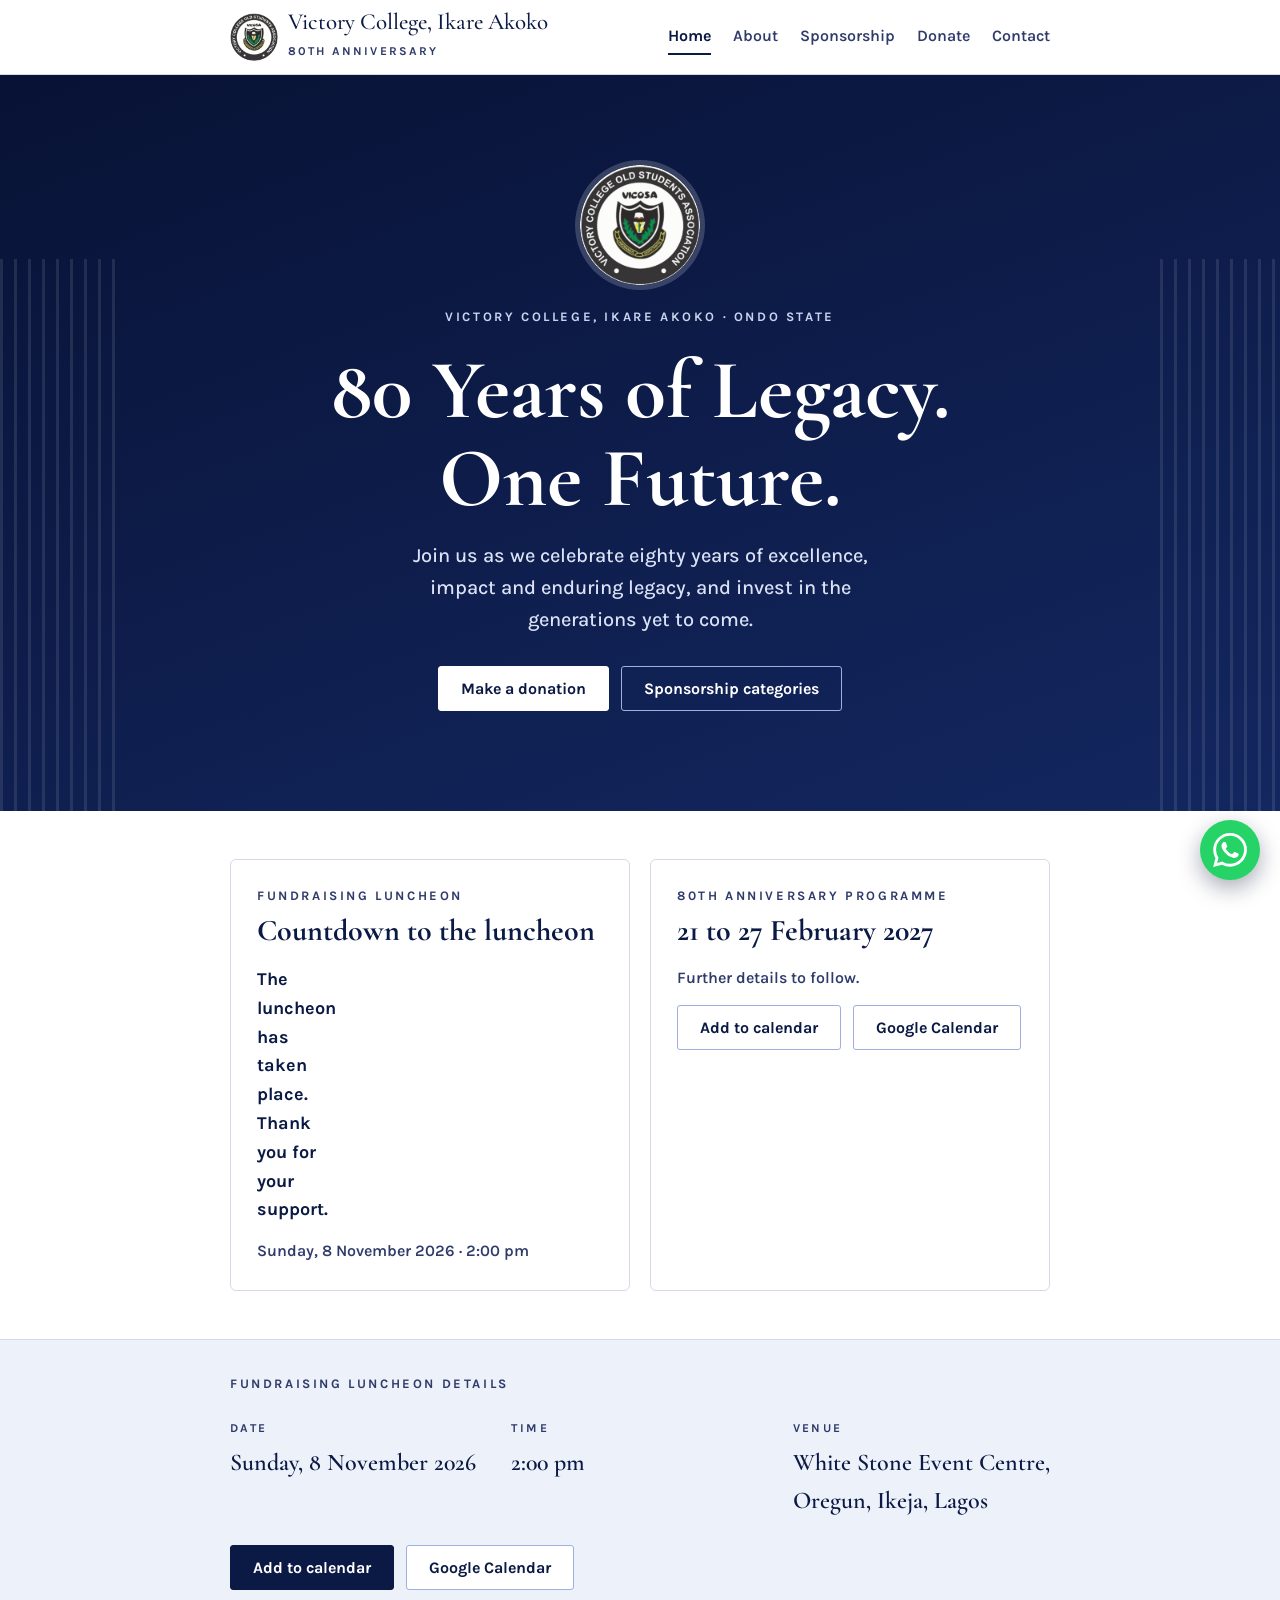
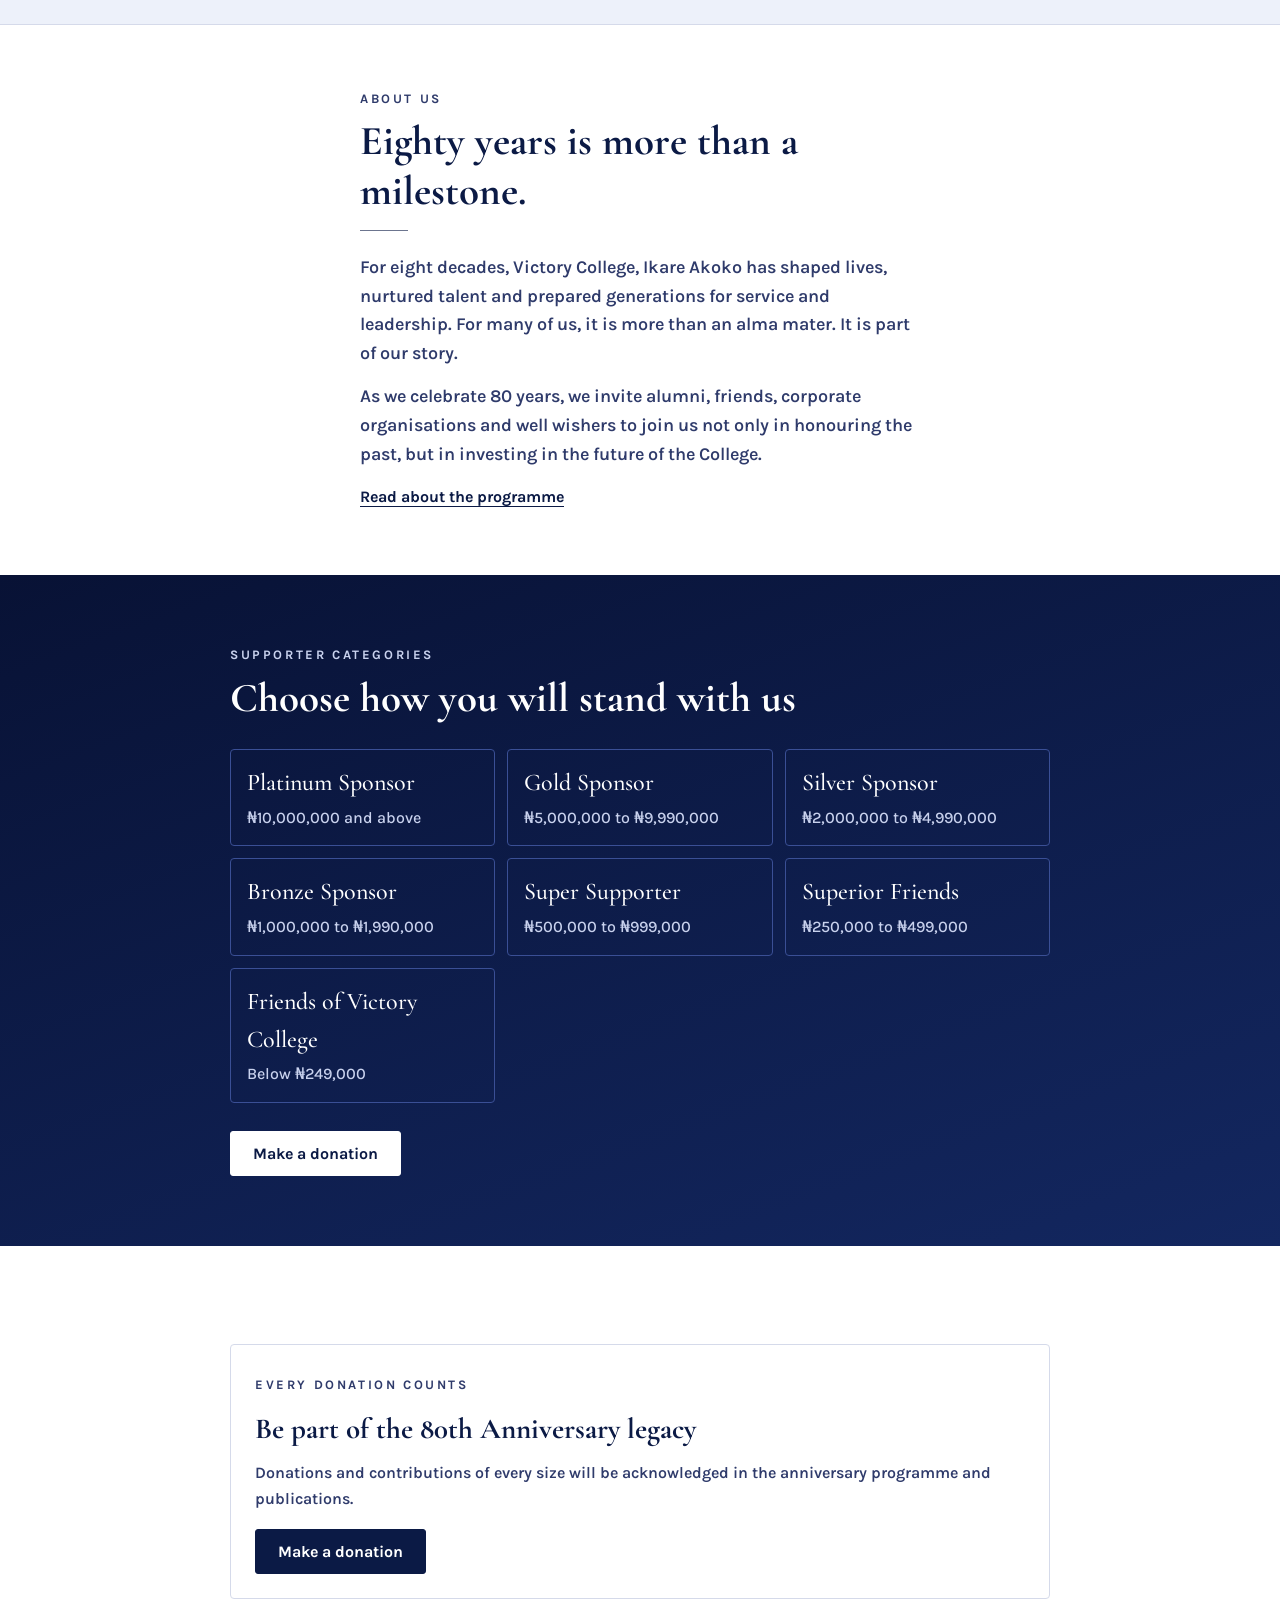
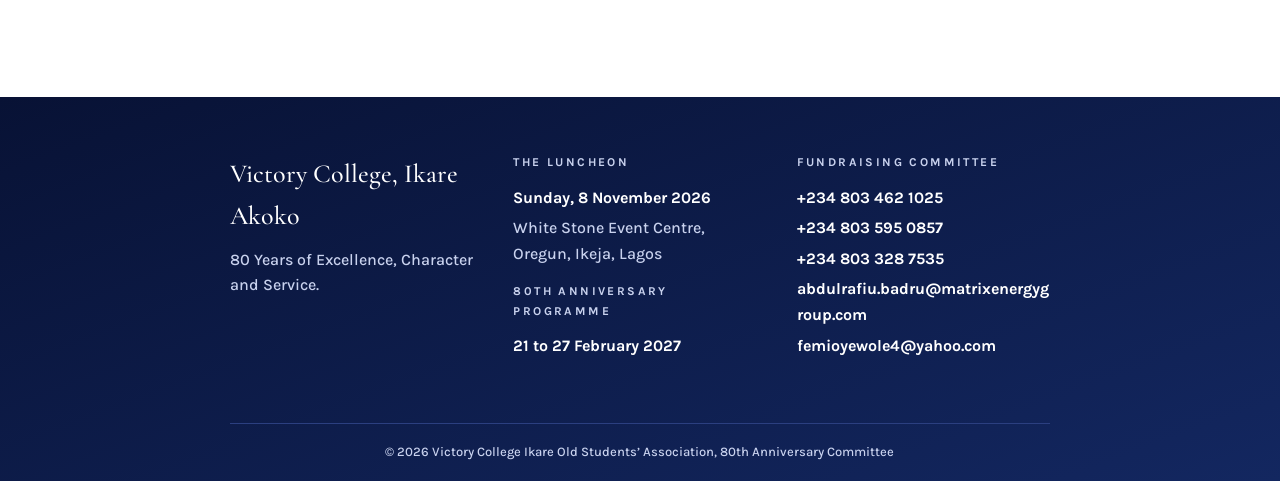
==== commit 49730f0d: "update" ====
--- a/index.html
+++ b/index.html
@@ -3,10 +3,7 @@
   <head>
     <meta charset="UTF-8" />
     <meta name="viewport" content="width=device-width, initial-scale=1" />
-    <link
-      rel="icon"
-      href="[data-uri]"
-    />
+    <link rel="icon" href="images/favicon.png" />
     <title>Victory College, Ikare Akoko | 80th Anniversary Luncheon</title>
     <link rel="preconnect" href="https://fonts.googleapis.com" />
     <link
@@ -68,7 +65,7 @@
             <div class="eyebrow">FUNDRAISING LUNCHEON</div>
             <h3>Countdown to the luncheon</h3>
             <div class="cd" data-cd="lunch"></div>
-            <p class="cdnote">Sunday, 8 November 2026 · 12:00 noon</p>
+            <p class="cdnote">Sunday, 8 November 2026 · 2:00 pm</p>
           </div>
           <div class="cdcard">
             <div class="eyebrow">80TH ANNIVERSARY PROGRAMME</div>
@@ -103,7 +100,7 @@
           </div>
           <div>
             <small>TIME</small>
-            <p>12:00 noon</p>
+            <p>2:00 pm</p>
           </div>
           <div>
             <small>VENUE</small>
@@ -208,6 +205,19 @@
         </div>
       </div>
     </footer>
+    <a
+      class="wa"
+      href="https://wa.me/2348034621025?text=Hello%2C%20I%20would%20like%20to%20know%20more%20about%20the%20Victory%20College%20Ikare%20Akoko%2080th%20Anniversary%20fundraising."
+      target="_blank"
+      rel="noopener"
+      aria-label="Chat with us on WhatsApp"
+      title="Chat with us on WhatsApp"
+      ><svg viewBox="0 0 24 24" aria-hidden="true">
+        <path
+          fill="#fff"
+          d="M17.472 14.382c-.297-.149-1.758-.867-2.03-.967-.273-.099-.471-.148-.67.15-.197.297-.767.966-.94 1.164-.173.199-.347.223-.644.075-.297-.15-1.255-.463-2.39-1.475-.883-.788-1.48-1.761-1.653-2.059-.173-.297-.018-.458.13-.606.134-.133.298-.347.446-.52.149-.174.198-.298.298-.497.099-.198.05-.371-.025-.52-.075-.149-.669-1.612-.916-2.207-.242-.579-.487-.5-.669-.51-.173-.008-.371-.01-.57-.01-.198 0-.52.074-.792.372-.272.297-1.04 1.016-1.04 2.479 0 1.462 1.065 2.875 1.213 3.074.149.198 2.096 3.2 5.077 4.487.709.306 1.262.489 1.694.625.712.227 1.36.195 1.871.118.571-.085 1.758-.719 2.006-1.413.248-.694.248-1.289.173-1.413-.074-.124-.272-.198-.57-.347m-5.421 7.403h-.004a9.87 9.87 0 01-5.031-1.378l-.361-.214-3.741.982.998-3.648-.235-.374a9.86 9.86 0 01-1.51-5.26c.001-5.45 4.436-9.884 9.888-9.884 2.64 0 5.122 1.03 6.988 2.898a9.825 9.825 0 012.893 6.994c-.003 5.45-4.437 9.884-9.885 9.884m8.413-18.297A11.815 11.815 0 0012.05 0C5.495 0 .16 5.335.157 11.892c0 2.096.547 4.142 1.588 5.945L.057 24l6.305-1.654a11.882 11.882 0 005.683 1.448h.005c6.554 0 11.89-5.335 11.893-11.893a11.821 11.821 0 00-3.48-8.413Z"
+        /></svg
+    ></a>
     <script src="js/main.js"></script>
   </body>
 </html>
--- a/css/style.css
+++ b/css/style.css
@@ -1113,3 +1113,86 @@
   margin-bottom: 4px;
   font-size: 17px;
 }
+
+/* bank details card */
+.bank {
+  background: linear-gradient(160deg, #081235, var(--navy2));
+  border: 0;
+  border-radius: 14px;
+  padding: 10px 28px 28px;
+  margin: 14px 0;
+  box-shadow: 0 18px 40px rgba(11, 26, 69, 0.28);
+  color: #fff;
+}
+.bank .brow {
+  display: flex;
+  justify-content: space-between;
+  align-items: center;
+  gap: 16px;
+  padding: 18px 0;
+  border-bottom: 1px solid rgba(255, 255, 255, 0.2);
+}
+.bank .brow span {
+  color: #c9d2ee;
+  font-weight: 700;
+  font-size: 17px;
+}
+.bank .brow b {
+  color: #fff;
+  font-size: 20px;
+  text-align: right;
+  font-weight: 700;
+}
+.bank .brow b.acct {
+  font-size: 28px;
+  letter-spacing: 0.06em;
+}
+.bank .btn {
+  margin-top: 24px;
+}
+@media (max-width: 480px) {
+  .bank {
+    padding: 6px 20px 24px;
+  }
+  .bank .brow {
+    flex-direction: column;
+    align-items: flex-start;
+    gap: 4px;
+    padding: 14px 0;
+  }
+  .bank .brow b {
+    text-align: left;
+  }
+}
+
+/* WhatsApp button */
+.wa {
+  position: fixed;
+  right: 20px;
+  bottom: calc(20px + env(safe-area-inset-bottom, 0px));
+  width: 60px;
+  height: 60px;
+  border-radius: 50%;
+  background: #25d366;
+  display: grid;
+  place-items: center;
+  box-shadow: 0 8px 22px rgba(8, 18, 53, 0.35);
+  z-index: 30;
+  transition: transform 0.2s;
+}
+.wa svg {
+  width: 34px;
+  height: 34px;
+}
+.wa:hover {
+  transform: scale(1.08);
+}
+.wa:focus-visible {
+  outline: 3px solid #0b1a45;
+  outline-offset: 3px;
+}
+@media (prefers-reduced-motion: reduce) {
+  .wa {
+    transition: none;
+  }
+}
